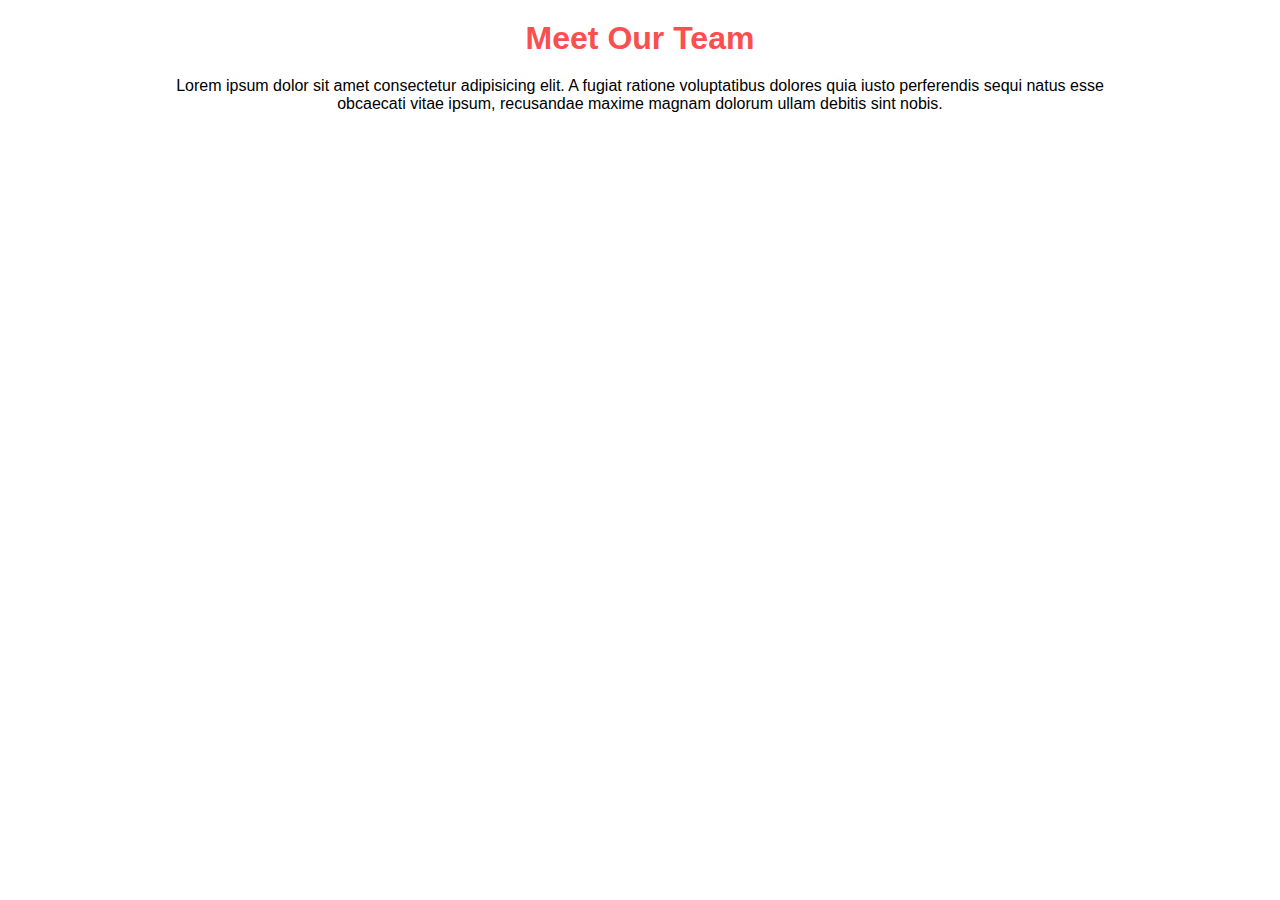
==== index.html @ 7a0f800d "feat: Inserito titolo e testo introduttivo" ====
<!DOCTYPE html>
<html lang="en">
<head>
    <meta charset="UTF-8">
    <meta name="viewport" content="width=device-width, initial-scale=1.0">
    <title>Flex Cards</title>
    <link rel="stylesheet" href="style.css">
</head>
<body>
    <header>
        <h1 class="title">Meet Our Team</h1>
        <p class="main_text">Lorem ipsum dolor sit amet consectetur adipisicing elit. A fugiat ratione voluptatibus dolores quia iusto perferendis sequi natus esse obcaecati vitae ipsum, recusandae maxime magnam dolorum ullam debitis sint nobis.</p>
    </header>

    <main>
        <div class="container">
            <div class="card">
                
            </div>
        </div>
    </main>

</body>
</html>
---- style.css ----
* {
    margin: 0;
    padding: 0;
    box-sizing: border-box;
}

body {
    margin: auto;
    width: 1000px;
    text-align: center;
    font-family: Verdana, Geneva, Tahoma, sans-serif;
}

.title {
    color: rgb(250, 79, 79);
    margin: 20px 0 20px 0;
}


.card {
    width: calc(100% / 3);
    height: auto;
    background-color: black;
}
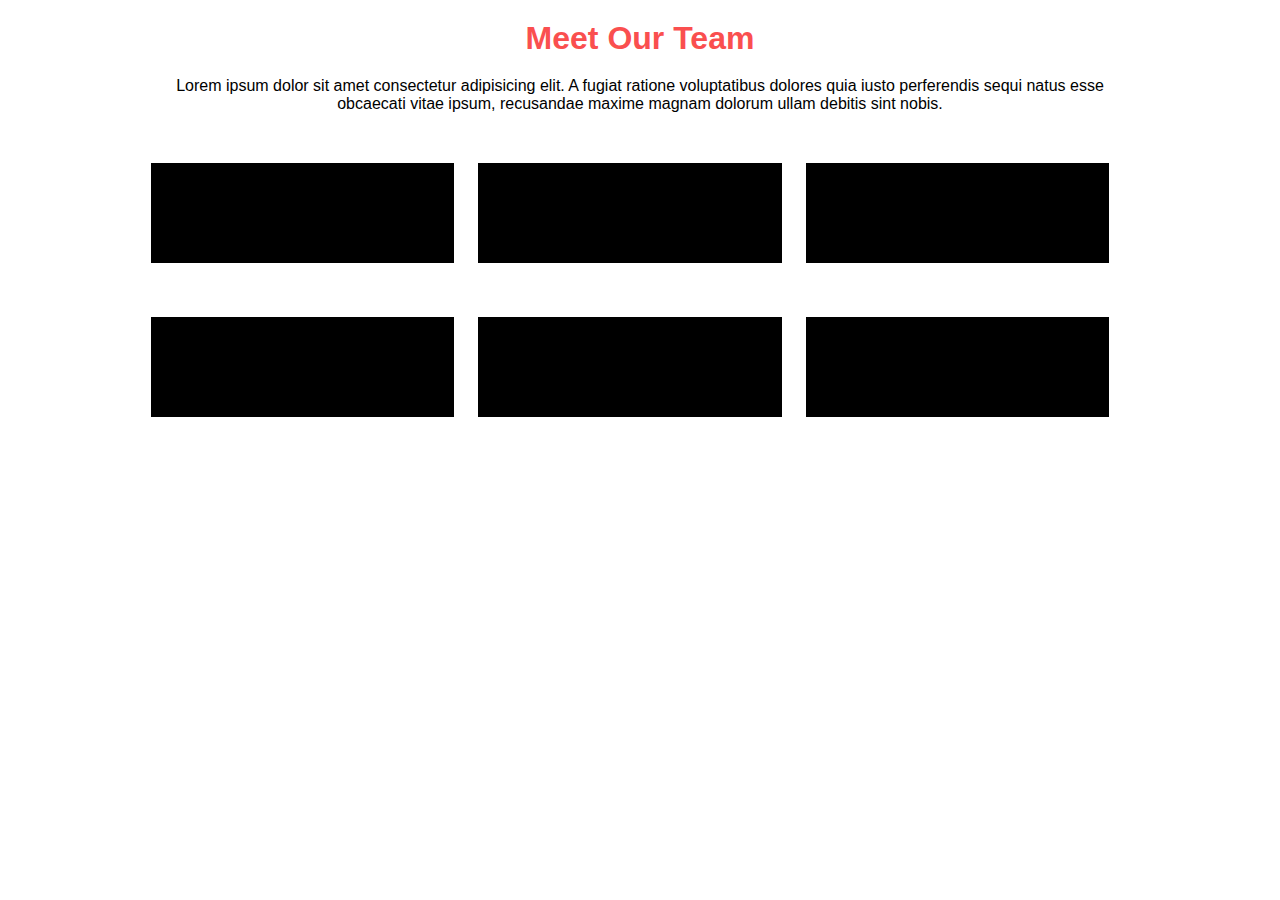
==== commit e8c97b54: "feat: Aggiunte card vuote" ====
--- a/index.html
+++ b/index.html
@@ -15,7 +15,27 @@
     <main>
         <div class="container">
             <div class="card">
-                
+
+            </div>
+
+            <div class="card">
+
+            </div>
+
+            <div class="card">
+
+            </div>
+
+            <div class="card">
+
+            </div>
+
+            <div class="card">
+
+            </div>
+            
+            <div class="card">
+
             </div>
         </div>
     </main>
--- a/style.css
+++ b/style.css
@@ -18,7 +18,9 @@
 
 
 .card {
-    width: calc(100% / 3);
-    height: auto;
+    margin: 50px 20px 0 0;
+    width: calc(100% / 3 - 30px);
+    height: 100px;
     background-color: black;
+    display: inline-block
 }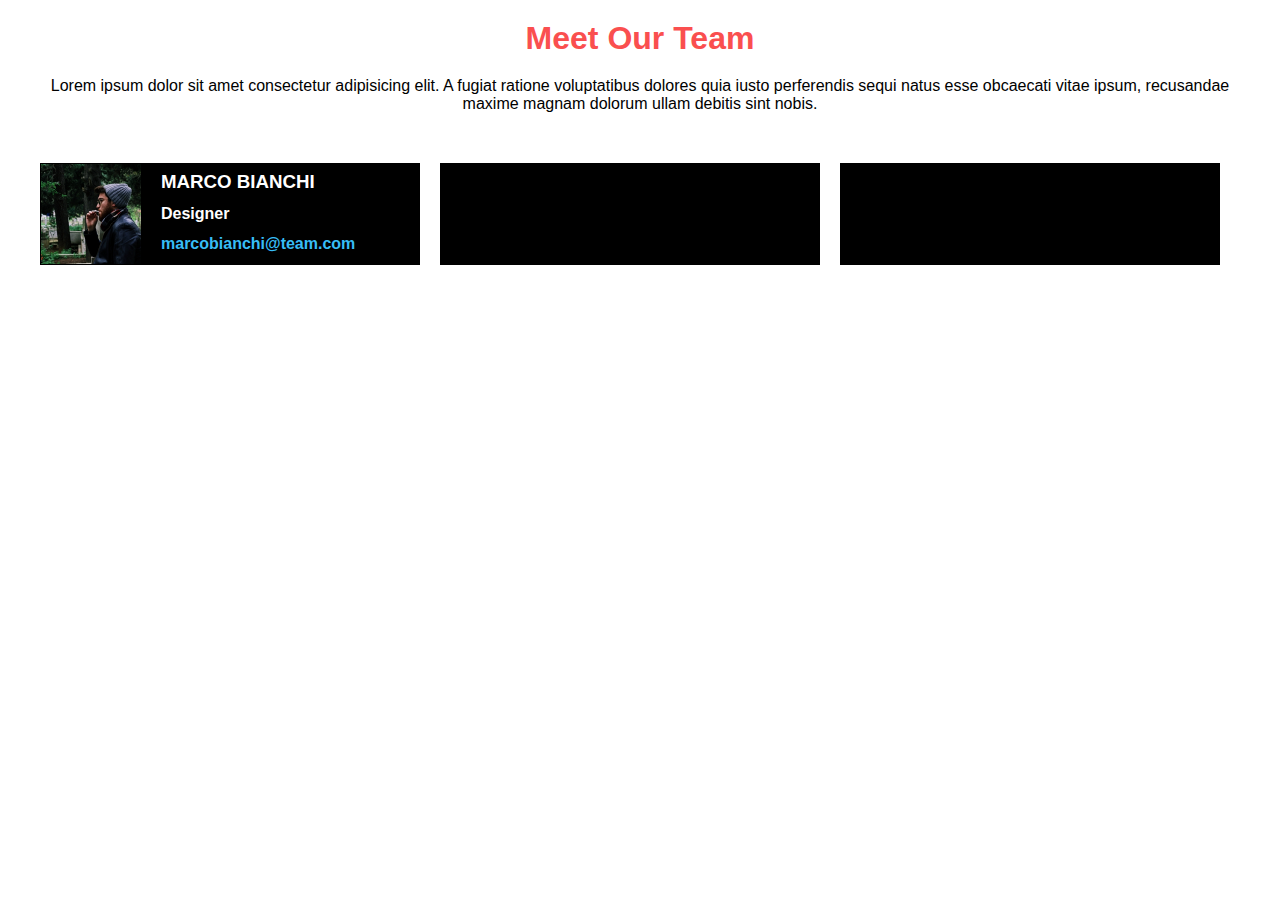
==== commit 3dbd8067: "feat: Prima card completata" ====
--- a/index.html
+++ b/index.html
@@ -13,32 +13,26 @@
     </header>
 
     <main>
-        <div class="container">
+        <section>
             <div class="card">
+                <img src="./img/male1.png" alt="Marco Bianchi">
+                <div>
+                    <h3 class="name">MARCO BIANCHI</h3>
+                    <h4 class="job">Designer</h5>
+                    <h4 class="email"><a href="#">marcobianchi@team.com</a></h5>
+                </div>
+            </div>
 
+            <div class="card">
+                
             </div>
 
             <div class="card">
 
             </div>
 
-            <div class="card">
 
-            </div>
-
-            <div class="card">
-
-            </div>
-
-            <div class="card">
-
-            </div>
-            
-            <div class="card">
-
-            </div>
-        </div>
-    </main>
+        </section>
 
 </body>
 </html>--- a/style.css
+++ b/style.css
@@ -6,9 +6,12 @@
 
 body {
     margin: auto;
-    width: 1000px;
+    width: 1200px;
+    font-family: 'Gill Sans', 'Gill Sans MT', Calibri, 'Trebuchet MS', sans-serif;
+}
+
+header {
     text-align: center;
-    font-family: Verdana, Geneva, Tahoma, sans-serif;
 }
 
 .title {
@@ -19,8 +22,29 @@
 
 .card {
     margin: 50px 20px 0 0;
-    width: calc(100% / 3 - 30px);
-    height: 100px;
+    padding: 1px;
+    width: 800px;
     background-color: black;
-    display: inline-block
-}+    display: flex;
+    color: white;
+}
+
+.card img {
+    width: 100px;
+}
+
+section {
+    display: flex;
+}
+
+div h3,
+div h4 {
+    padding: 5px;
+    margin-top: 2px;
+    margin-left: 15px;
+}
+
+.email a {
+    color: rgb(55, 189, 246);
+    text-decoration: none;
+}
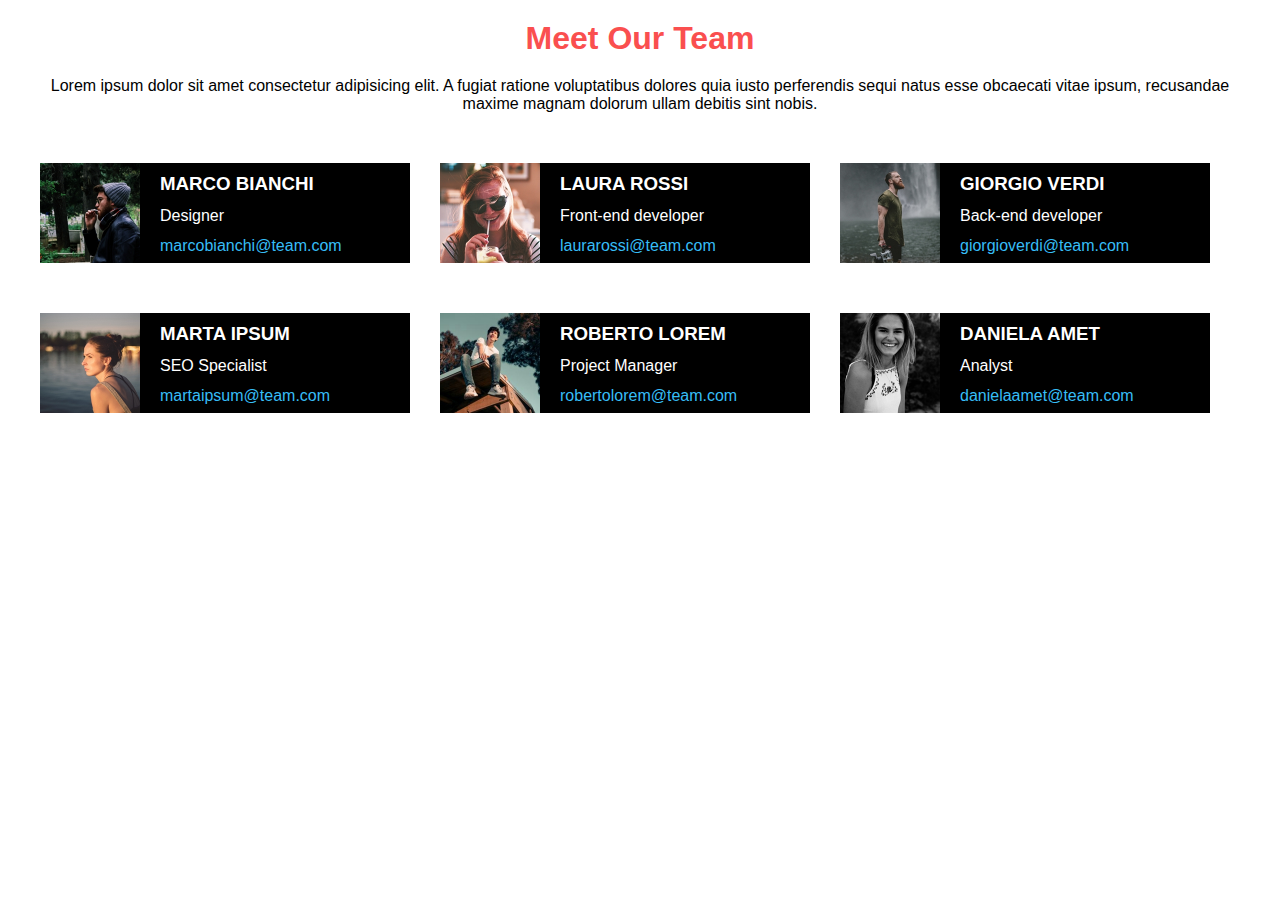
==== commit c547ea34: "feat: Fine lavoro" ====
--- a/index.html
+++ b/index.html
@@ -14,24 +14,61 @@
 
     <main>
         <section>
-            <div class="card">
-                <img src="./img/male1.png" alt="Marco Bianchi">
-                <div>
-                    <h3 class="name">MARCO BIANCHI</h3>
-                    <h4 class="job">Designer</h5>
-                    <h4 class="email"><a href="#">marcobianchi@team.com</a></h5>
+            <div class="container">
+                <div class="card">
+                    <img src="./img/male1.png" alt="Marco Bianchi">
+                    <div>
+                        <h3 class="name">MARCO BIANCHI</h3>
+                        <h4 class="job">Designer</h5>
+                        <h4 class="email"><a href="#">marcobianchi@team.com</a></h5>
+                    </div>
+                </div>
+
+                <div class="card">
+                    <img src="./img/female1.png" alt="Laura Rossi">
+                    <div>
+                        <h3 class="name">LAURA ROSSI</h3>
+                        <h4 class="job">Front-end developer</h5>
+                        <h4 class="email"><a href="#">laurarossi@team.com</a></h5>
+                    </div>
+                </div>
+
+                <div class="card">
+                    <img src="./img/male2.png" alt="Giorgio Verdi">
+                    <div>
+                        <h3 class="name">GIORGIO VERDI</h3>
+                        <h4 class="job">Back-end developer</h5>
+                        <h4 class="email"><a href="#">giorgioverdi@team.com</a></h5>
+                    </div>
+                </div>
+
+                <div class="card">
+                    <img src="./img/female2.png" alt="Marta Ipsum">
+                    <div>
+                        <h3 class="name">MARTA IPSUM</h3>
+                        <h4 class="job">SEO Specialist</h5>
+                        <h4 class="email"><a href="#">martaipsum@team.com</a></h5>
+                    </div>
+                </div>
+
+                <div class="card">
+                    <img src="./img/male3.png" alt="Roberto Lorem">
+                    <div>
+                        <h3 class="name">ROBERTO LOREM</h3>
+                        <h4 class="job">Project Manager</h5>
+                        <h4 class="email"><a href="#">robertolorem@team.com</a></h5>
+                    </div>
+                </div>
+
+                <div class="card">
+                    <img src="./img/female3.png" alt="Daniela Amet">
+                    <div>
+                        <h3 class="name">DANIELA AMET</h3>
+                        <h4 class="job">Analyst</h5>
+                        <h4 class="email"><a href="#">danielaamet@team.com</a></h5>
+                    </div>
                 </div>
             </div>
-
-            <div class="card">
-                
-            </div>
-
-            <div class="card">
-
-            </div>
-
-
         </section>
 
 </body>
--- a/style.css
+++ b/style.css
@@ -19,14 +19,20 @@
     margin: 20px 0 20px 0;
 }
 
+.container {
+    width: 100%;
+    display: flex;
+    flex-wrap: wrap;
+}
 
 .card {
-    margin: 50px 20px 0 0;
-    padding: 1px;
-    width: 800px;
+    margin-top: 50px;
+    display: flex;
+    align-items: center;
+    width: 370px;
     background-color: black;
-    display: flex;
     color: white;
+    margin-right: 30px;
 }
 
 .card img {
@@ -40,8 +46,13 @@
 div h3,
 div h4 {
     padding: 5px;
-    margin-top: 2px;
-    margin-left: 15px;
+    margin: 2px 0 0 15px;
+}
+
+
+.job,
+.email {
+    font-weight: 400;
 }
 
 .email a {
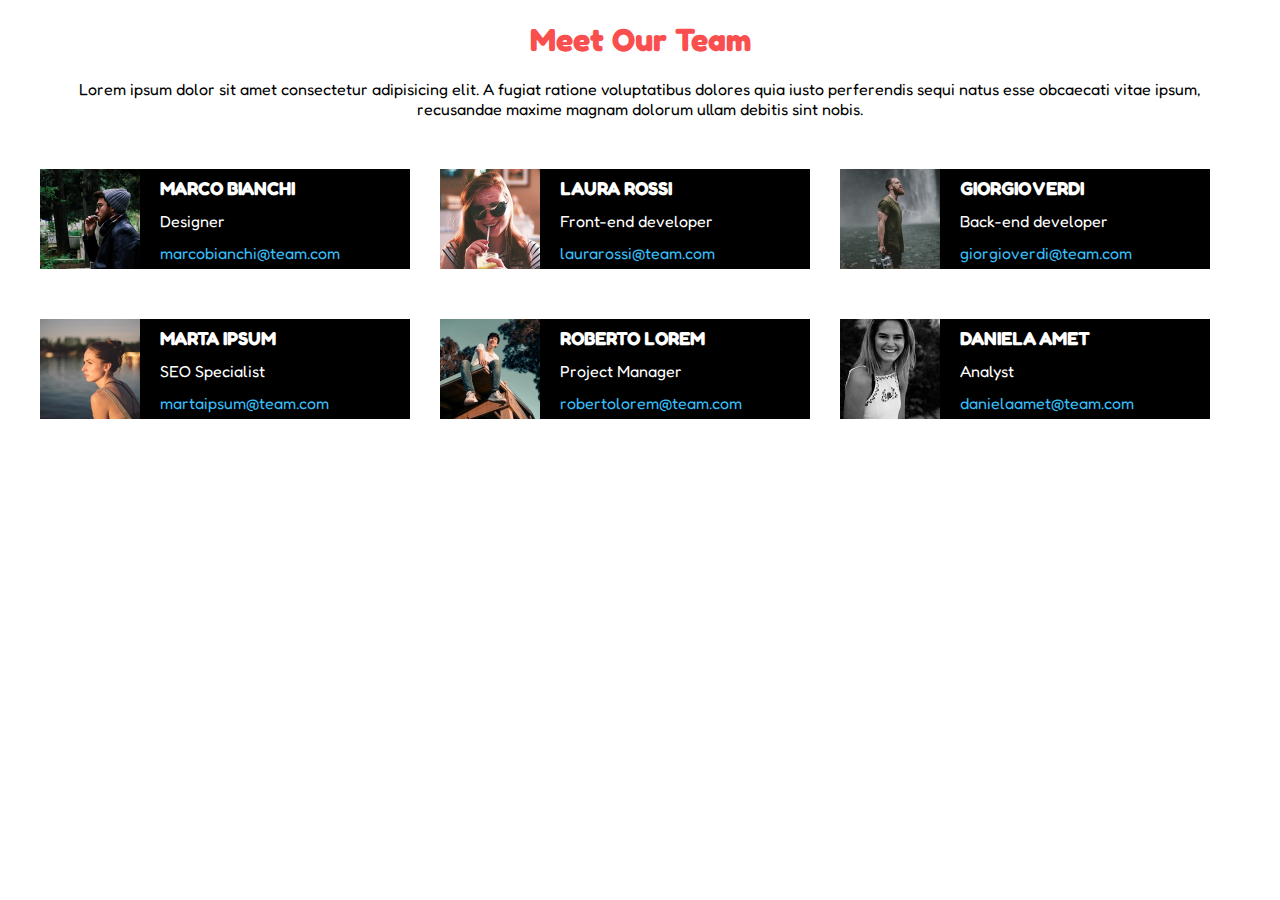
==== commit 32601ed6: "feat: Aggiunto font" ====
--- a/index.html
+++ b/index.html
@@ -4,6 +4,9 @@
     <meta charset="UTF-8">
     <meta name="viewport" content="width=device-width, initial-scale=1.0">
     <title>Flex Cards</title>
+    <link rel="preconnect" href="https://fonts.googleapis.com">
+<link rel="preconnect" href="https://fonts.gstatic.com" crossorigin>
+<link href="https://fonts.googleapis.com/css2?family=Fredoka:wght@300..700&display=swap" rel="stylesheet">
     <link rel="stylesheet" href="style.css">
 </head>
 <body>
--- a/style.css
+++ b/style.css
@@ -7,7 +7,7 @@
 body {
     margin: auto;
     width: 1200px;
-    font-family: 'Gill Sans', 'Gill Sans MT', Calibri, 'Trebuchet MS', sans-serif;
+    font-family: "Fredoka", serif;
 }
 
 header {
